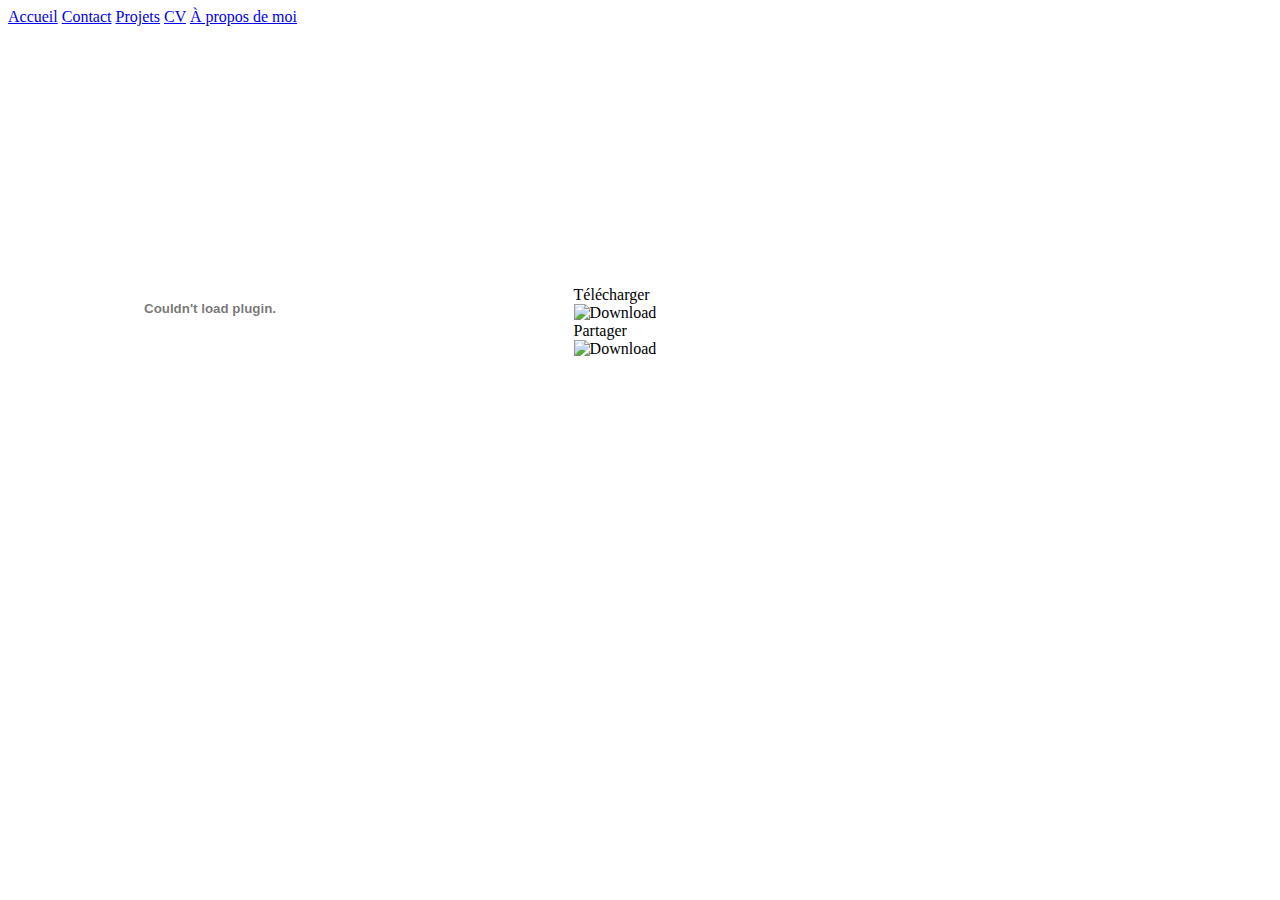
==== cv.html @ 28f3981d "Add files via upload" ====
<!DOCTYPE html>
<html lang="fr">

<head>
	<title>Portfolio POT Martin</title>
	<meta charset="utf-8">
	<link rel="stylesheet" href="../css/cv.css">
    <script src="https://ajax.googleapis.com/ajax/libs/jquery/3.3.1/jquery.min.js"></script>
	<script src="../js/index.js"></script>
</head>

<body>
    <div class="parallax">
        <div class="blurred">
            <div class="topnav" id="myTopnav">
              <a href="index.html" class="aHome">Accueil</a>
              <a href="#contact" class="aOthers">Contact</a>
              <a href="#projects" class="aOthers">Projets</a>
              <a href="#cv" class="active">CV</a>
              <a href="#about" class="aAbout">À propos de moi</a>
            </div>

            



            <div class="cv">
                <div style="width:808px; display: inline-flex; height: 565px;">
                    <embed src="../img/cv_POTMartin.pdf#toolbar=0" width=404 height=100% type='application/pdf'/>
                    <div class="wrapper" style="padding-top: 260px; width: 30%; padding-left: 20%;">
                        <div class="icon download">
                            <div class="tooltip">Télécharger</div>
                                <span><img src="../img/dl.png" alt="Download" class="imgDownload"></i></span>
                        </div>

                        <div class="icon share">
                            <div class="tooltip">Partager</div>
                                <span><img src="../img/share.png" alt="Download" class="imgShare"></i></span>
                        </div>
                    </div>
                </div>
            </div>
        </div>
    </div>
</body>
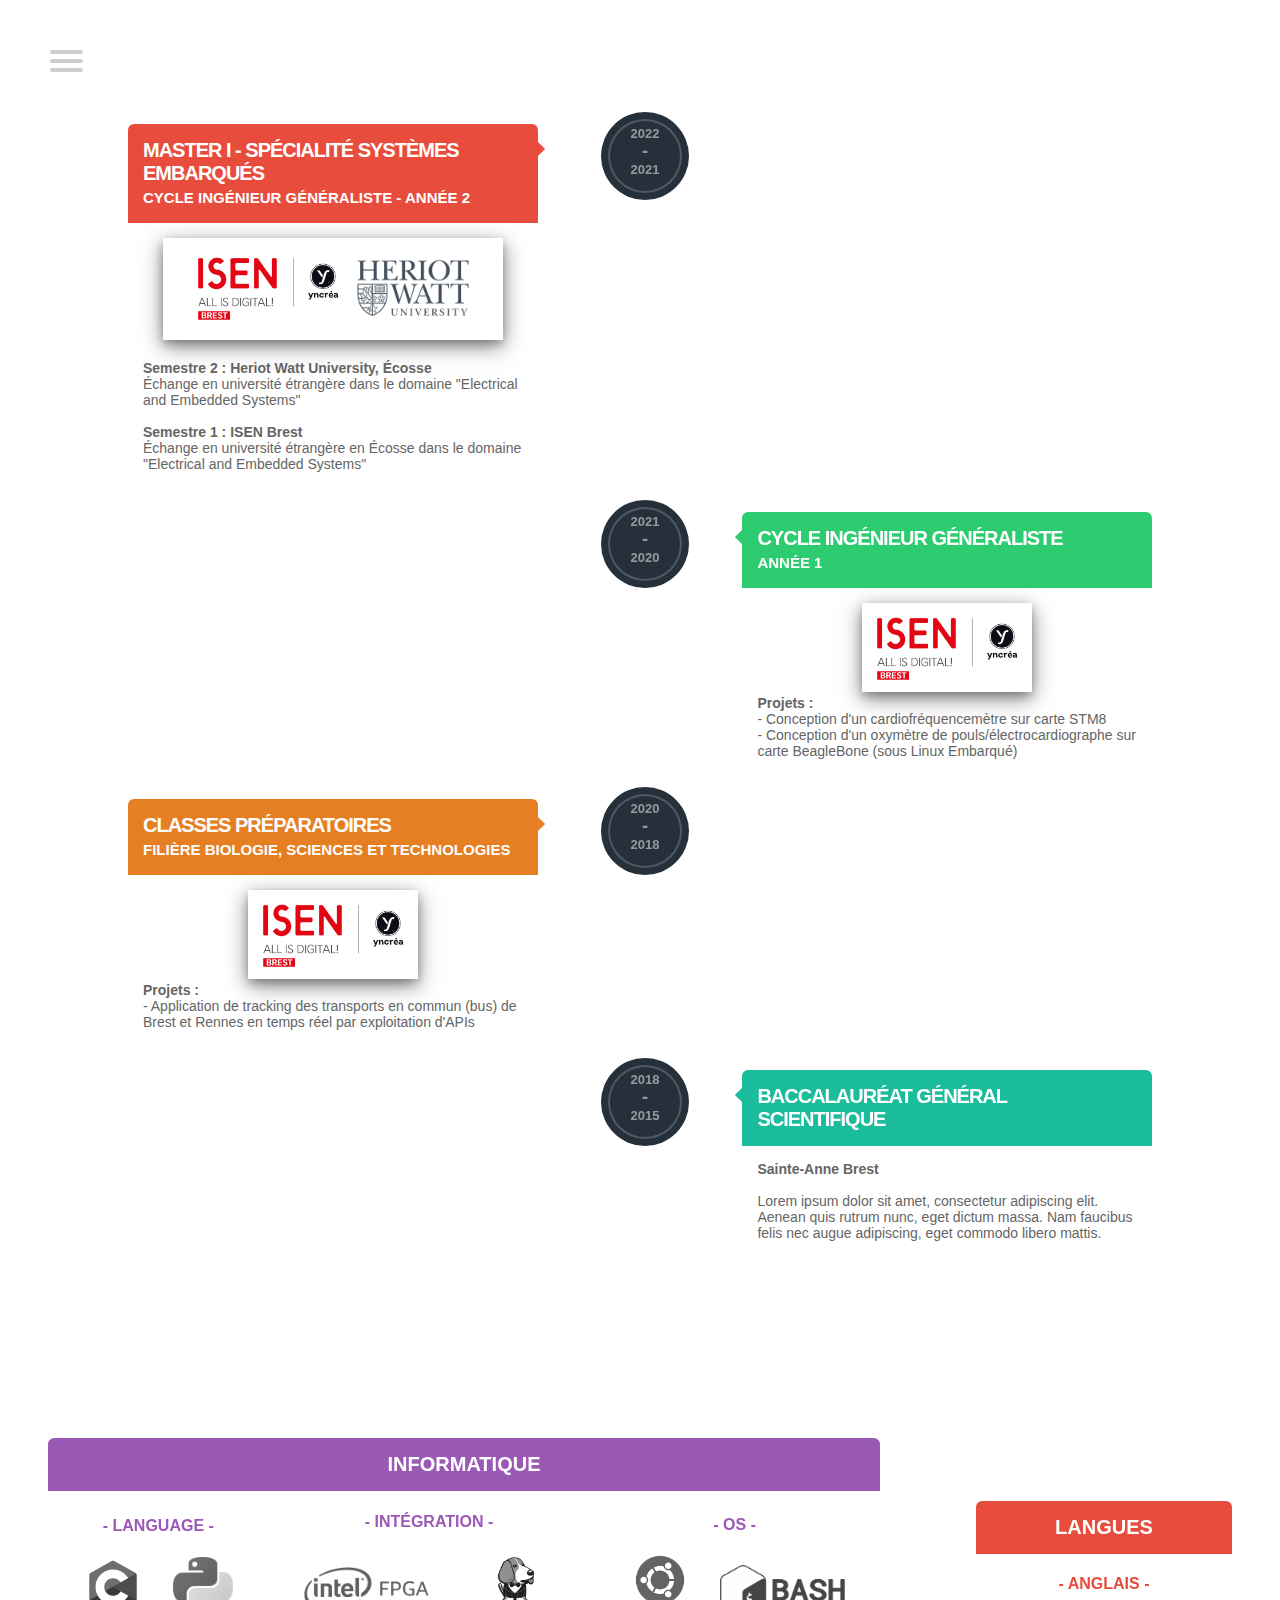
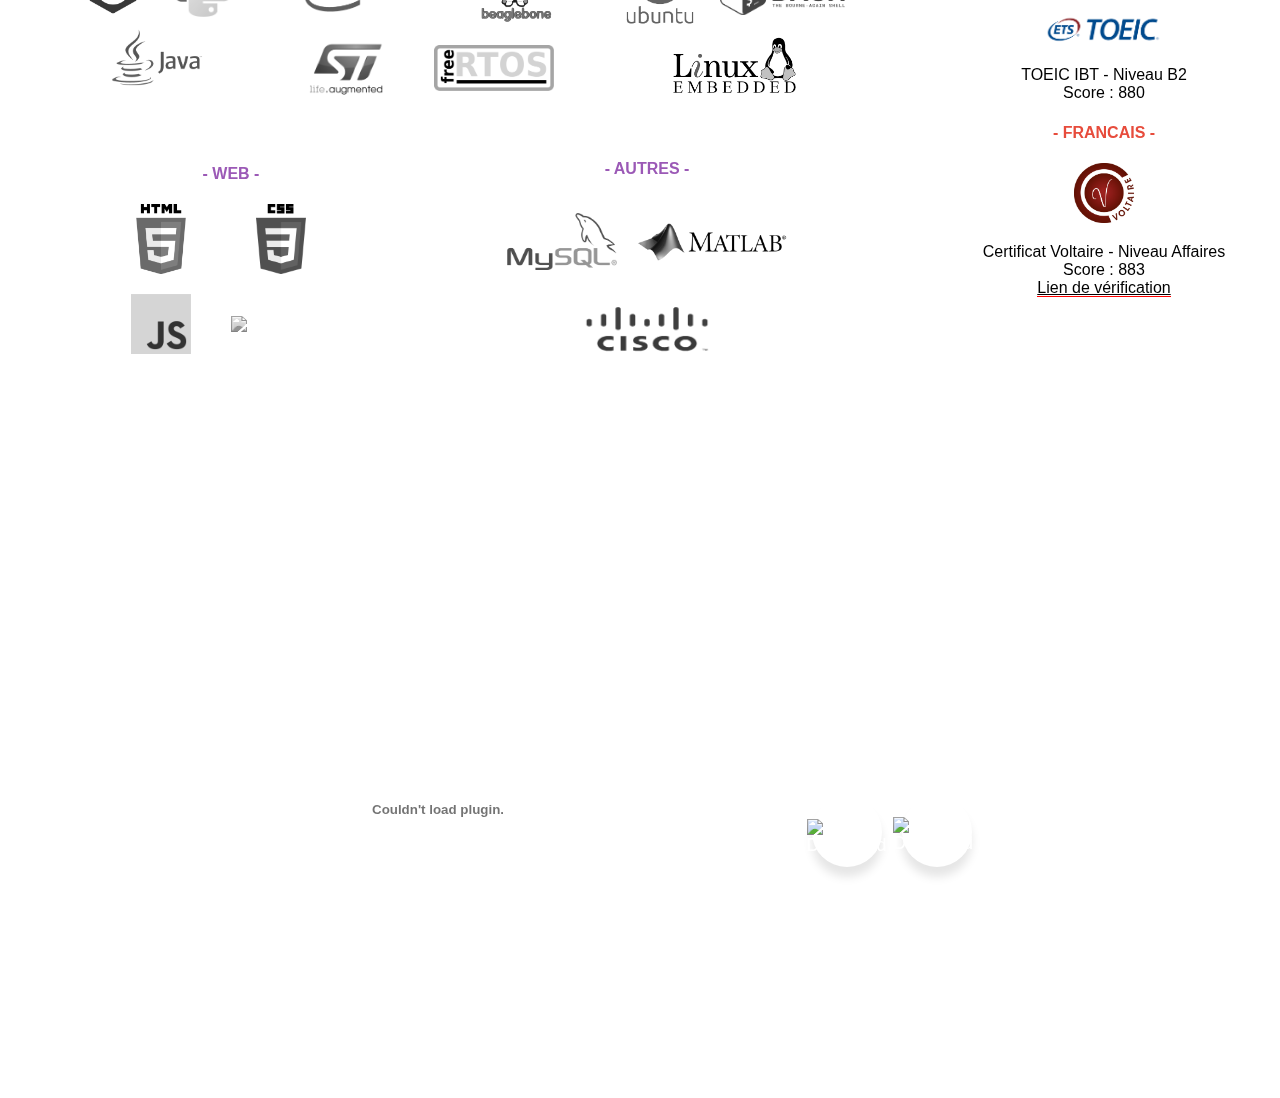
==== commit 9510770e: "v3" ====
--- a/cv.html
+++ b/cv.html
@@ -4,42 +4,231 @@
 <head>
 	<title>Portfolio POT Martin</title>
 	<meta charset="utf-8">
-	<link rel="stylesheet" href="../css/cv.css">
+    <meta name="viewport" content="width=device-width"/>
+	<link rel="stylesheet" href="css/cv.css">
+    <link rel="stylesheet" href="css/nav.css">
+    <link rel="stylesheet" href="css/cv-timeline.css">
+    <link rel="stylesheet" href="css/cv-compétences.css">
     <script src="https://ajax.googleapis.com/ajax/libs/jquery/3.3.1/jquery.min.js"></script>
-	<script src="../js/index.js"></script>
+	<script src="js/index.js"></script>
 </head>
 
 <body>
     <div class="parallax">
         <div class="blurred">
-            <div class="topnav" id="myTopnav">
-              <a href="index.html" class="aHome">Accueil</a>
-              <a href="#contact" class="aOthers">Contact</a>
-              <a href="#projects" class="aOthers">Projets</a>
-              <a href="#cv" class="active">CV</a>
-              <a href="#about" class="aAbout">À propos de moi</a>
-            </div>
-
-            
-
-
+            <nav role="navigation">
+              <div id="menuToggle">
+                <!--
+                A fake / hidden checkbox is used as click reciever,
+                so you can use the :checked selector on it.
+                -->
+                <input type="checkbox" />
+                
+                <span></span>
+                <span></span>
+                <span></span>
+
+                <ul id="menu">
+                  <a href="index.html"><li>Accueil</li></a>
+                  <a href="#about"><li>À propos de moi</li></a>
+                  <a href="cv.html"><li>CV</li></a>
+                  <a href="project.html"><li>Projets</li></a>
+                  <a href="#contact"><li>Contact</li></a>
+                  <a href="#"><li><button>FR / EN</button></li></a>
+                </ul>
+              </div>
+            </nav>
+
+            <div> <!-- Debut timeline -->
+                <span class="section-title-timeline"><h2>FORMATION</h2></span>
+                <section id="timeline">
+                  <article>
+                    <div class="inner">
+                      <span class="date">
+                        <span class="day">2022</span>
+                        <span class="month">-</span>
+                        <span class="year">2021</span>
+                      </span>
+                      <h2>Master I - Spécialité Systèmes Embarqués<br><span class="sous-titre-timeline">CYCLE INGÉNIEUR GÉNÉRALISTE - ANNÉE 2</span></h2>
+                      <p>
+                        <span class="images-master-timeline">
+                            <a href="https://isen-brest.fr/"><img src="img/isen.jpg" class="isen-img-master"></a>
+                            <a href="https://www.hw.ac.uk/"><img src="img/HW.png" class="hw-img-master"></a>
+                        </span>
+
+                        <b>Semestre 2 : Heriot Watt University, Écosse<br></b>
+                        Échange en université étrangère dans le domaine "Electrical and Embedded Systems"
+                        <br><br>
+                        <b>Semestre 1 : ISEN Brest<br></b>
+                        Échange en université étrangère en Écosse dans le domaine "Electrical and Embedded Systems"
+                      </p>
+                    </div>
+                  </article>
+                  <article>
+                    <div class="inner">
+                      <span class="date">
+                        <span class="day">2021</span>
+                        <span class="month">-</span>
+                        <span class="year">2020</span>
+                      </span>
+                      <h2>CYCLE INGÉNIEUR GÉNÉRALISTE<br><span class="sous-titre-timeline">ANNÉE 1</span></h2>   
+                      <p>
+
+                        <span class="solo-image-timeline">
+                            <a href="https://isen-brest.fr/" ><img src="img/isen.jpg" class="solo-isen"></a>
+                        </span>
+
+                        <b>Projets :<br></b>
+                        - Conception d'un cardiofréquencemètre sur carte STM8<br>
+                        - Conception d'un oxymètre de pouls/électrocardiographe sur carte BeagleBone (sous Linux Embarqué)
+                      </p>
+                    </div>
+                  </article>
+                  <article>
+                    <div class="inner">
+                      <span class="date">
+                        <span class="day">2020</span>
+                        <span class="month">-</span>
+                        <span class="year">2018</span>
+                      </span>
+                      <h2>CLASSES PRÉPARATOIRES<br><span class="sous-titre-timeline">Filière Biologie, Sciences et Technologies</span></h2>  
+                      <p>
+                        <span class="solo-image-timeline">
+                            <a href="https://isen-brest.fr/"><img src="img/isen.jpg" class="solo-isen"></a>
+                        </span>
+                        <b>Projets :<br></b>
+                        - Application de tracking des transports en commun (bus) de Brest et Rennes en temps réel par exploitation d'APIs<br>
+                        </p>
+                    </div>
+                  </article>
+                  <article>
+                    <div class="inner">
+                      <span class="date">
+                        <span class="day">2018</span>
+                        <span class="month">-</span>
+                        <span class="year">2015</span>
+                      </span>
+                      <h2>Baccalauréat Général Scientifique</h2>
+                      <p>
+                      <b>Sainte-Anne Brest<br><br></b>
+                    Lorem ipsum dolor sit amet, consectetur adipiscing elit. Aenean quis rutrum nunc, eget dictum massa. Nam faucibus felis nec augue adipiscing, eget commodo libero mattis.</p>
+                    </div>
+                  </article>
+                </section>
+            </div> <!-- Fin Timeline -->
+
+            <div> <!-- Début Compétences -->
+                <span class="section-title-timeline"><h2 style="margin: 100px auto 30px auto; width: 15%; border-top: 2px solid white; border-bottom: 2px solid white; padding: 10px 0 10px 0">COMPÉTENCES</h2></span>
+
+                <div style="display: flex; width: 100%"><!-- Début div Compétences-->
+
+                    <div class="it" style="width:65%; background: #fff; border-radius: 6px; margin:auto; padding-bottom: 40px;"><!-- Début IT -->
+
+                      <div class="title" style="width:100%; justify-content: flex-start; border-radius: 6px 6px 0 0; background: #9b59b6; text-align: center; color: white; font-size: 20px; text-transform: uppercase; padding: 15px 0; font-weight: bold;">INFORMATIQUE</div>
+
+                      <div style="width: 100%; display: flex; border-radius: 0 0 6px 6px;"><!-- Début Div Haut -->
+
+                        <div class="langage" style="width: 150px; margin: auto; display: flex; flex-direction: column;"><!-- Début L -->
+                            <div style="width: 100%; text-align: center;"><h4 style="color: #9b59b6;">- LANGUAGE -</h4></div>
+                            <div style="width: 100%; display: flex; justify-content: space-between;">
+                                <img src="img/coding/c.png" style="width:60px; height: 60px"><img src="img/coding/python.png" style="width:60px; height: 60px;">
+                            </div>
+                            <div style="width: 100%; display: flex; padding-top: 10px;">
+                                <img src="img/coding/java.png" style="width:110px; margin: auto;">
+                            </div>
+                        </div><!-- Fin L -->
+
+                        <div class="integrated" style="width: 250px; margin: auto;  display: flex; flex-direction: column;"><!-- Début Inté -->
+                          <div style="width: 100%; text-align: center;"><h4 style="color: #9b59b6;">- INTÉGRATION -</h4></div>
+                          <div style="width: 100%; display: flex; justify-content: space-between;">
+                            <img src="img/coding/fpga.png" style="height: 45px; margin: auto 0"><img src="img/coding/beaglebone.png" style="width: 75px; margin: auto 0">
+                          </div>
+                          <div style="width: 100%; display: flex; padding-top: 10px; justify-content: space-between;">
+                            <img src="img/coding/STMicroelectronics.png" style="width: 85px; margin: auto 0;"><img src="img/coding/freertos.png" style="width:120px; margin: auto 0;">
+                          </div>
+                        </div><!-- Fin Inté -->
+
+                        <div class="os" style="width: 220px ; margin: auto;  display: flex; flex-direction: column;">
+                          <div style="width: 100%; text-align: center;"><h4 style="color: #9b59b6;">- OS -</h4></div>
+                          <div style="width: 100%; display: flex; justify-content: space-between;">
+                            <img src="img/coding/ubuntu.png" style="width:70px;"><img src="img/coding/bash.png" style="width:125px; height: 50px;margin: auto 0">
+                          </div>
+                          <div style="width: 100%; display: flex; padding-top: 10px;">
+                            <img src="img/coding/linux_embedde.png" style="width:130px; margin: auto;">
+                          </div><!-- Début OS -->
+                        </div> <!-- Fin OS -->
+                      </div><!-- Fin div haut -->
+
+
+                      <div style="width: 100%; display: flex; border-radius: 0 0 6px 6px; padding-top: 40px;"> <!-- Début div bas -->
+
+                      <div class="langage" style="width: 200px; margin: auto; display: flex; flex-direction: column;">
+                        <div style="width: 100%; text-align: center;"><h4 style="color: #9b59b6;">- WEB -</h4></div>
+
+                        <div style="width: 100%; display: flex; justify-content: space-between;">
+                          <img src="img/coding/html.png" style="height: 70px; margin: auto 5px"><img src="img/coding/css.png" style="height:70px; margin: auto 25px;">
+                        </div>
+
+                        <div style="width: 100%; display: flex; padding-top: 20px; justify-content: space-between;">
+                          <img src="img/coding/javascript.png" style="width:60px; margin: auto 0;"><img src="img/coding/php.png" style="width:100px; margin: auto 0;">
+                        </div>
+                      </div> <!-- Fin WEB -->
+
+
+                      <div class="os" style="width: 300px ; margin: auto;  display: flex; flex-direction: column;">
+                        <div style="width: 100%; text-align: center;"><h4 style="color: #9b59b6;">- AUTRES -</h4></div>
+
+                        <div style="width: 100%; display: flex; justify-content: space-between;">
+                          <img src="img/coding/mysql.png" style="width:110px; margin: auto"><img src="img/coding/MATLAB.png" style="width:150px; margin: auto;">
+                        </div>
+
+                        <div style="width: 100%; display: flex;">
+                          <img src="img/coding/cisco.png" style="width:130px; margin: auto;">
+                        </div>
+                      </div> <!-- Fin Autres -->
+                      </div> <!-- Fin div bas -->
+                    </div> <!-- Fin IT -->
+
+                    <div class="langues" style="width:20%; background: #fff; border-radius: 6px; margin:auto; padding-bottom: 40px; text-align: center;">
+
+                    <div class="title" style="width:100%; justify-content: flex-start; border-radius: 6px 6px 0 0; background: #e74c3c; text-align: center; color: white; font-size: 20px; text-transform: uppercase; padding: 15px 0; font-weight: bold;">LANGUES</div>
+
+                    <div style="width: 100%; text-align: center;">
+                        <h4 style="color: #e74c3c;">- ANGLAIS -</h4>
+                        <div style="width: 100%; display: flex; justify-content: space-between; flex-direction: column;">
+                            <img src="img/lang/TOEIC.png" style="width: 120px; margin: auto;">
+                            <span style="padding-top: 20px">TOEIC IBT - Niveau B2<br>Score : 880 <br>
+                        </div>
+                    </div><!-- Fin EN -->
+
+                    <div style="width: 100%; text-align: center;">
+                        <h4 style="color: #e74c3c;">- FRANCAIS -</h4>
+                        <div style="width: 100%; display: flex; justify-content: space-between; flex-direction: column;">
+                          <img src="img/lang/Voltaire.png" style="width:60px; height: 60px; margin: auto;">
+                           <span style="padding-top: 20px">Certificat Voltaire - Niveau Affaires<br>Score : 883<br><a href="https://mon.certificat-voltaire.fr/verification-certificat?code=E9LLCC" style="color: black; border-bottom: 1px solid red; padding-bottom: 0px; text-transform: none;">Lien de vérification</a></span>
+                        </div>
+                    </div> <!-- Fin FR -->
+                    </div> <!-- Fin Langues -->
+                </div> <!-- Fin Div Compétences -->
+            </div> <!-- Fin Compétences -->
 
             <div class="cv">
                 <div style="width:808px; display: inline-flex; height: 565px;">
-                    <embed src="../img/cv_POTMartin.pdf#toolbar=0" width=404 height=100% type='application/pdf'/>
+                    <embed src="img/cv_POTMartin.pdf#toolbar=0" width=404 height=100% type='application/pdf'/>
                     <div class="wrapper" style="padding-top: 260px; width: 30%; padding-left: 20%;">
                         <div class="icon download">
                             <div class="tooltip">Télécharger</div>
-                                <span><img src="../img/dl.png" alt="Download" class="imgDownload"></i></span>
+                                <span><img src="img/dl.png" alt="Download" class="imgDownload"></i></span>
                         </div>
 
                         <div class="icon share">
                             <div class="tooltip">Partager</div>
-                                <span><img src="../img/share.png" alt="Download" class="imgShare"></i></span>
+                                <span><img src="img/share.png" alt="Download" class="imgShare"></i></span>
                         </div>
                     </div>
                 </div>
-            </div>
-        </div>
-    </div>
+            </div> <!-- Fin class cv -->
+
+        </div> <!-- Blurred -->
+    </div> <!-- Parllax -->
 </body>
--- a/css/cv.css
+++ b/css/cv.css
@@ -0,0 +1,181 @@
+html, body{
+	margin: 0;
+	padding: 0;
+	font-family: 'Lato', sans-serif;
+}
+
+
+@import url("https://fonts.googleapis.com/css2?family=Poppins&display=swap");
+
+
+
+
+.parallax {
+  /* The image used */
+  /*background-image: url("https://source.unsplash.com/1920x1080/?nature");*/
+  background-image: url("../img/background2.jpg");
+
+  /* Set a specific height */
+  min-height: 2000px;
+
+  /* Create the parallax scrolling effect */
+  background-attachment: fixed;
+  background-position: center;
+  background-repeat: no-repeat;
+  background-size: cover;
+}
+
+.blurred{
+	height: 100%;  
+	width: 100%;
+	backdrop-filter: blur(10px);
+}
+
+.cv{
+	padding-top: 10%;
+  padding-left: 10%;
+  padding-right: 10%;
+	color: white;
+	font-size: 22px;
+  text-align: center;
+}
+
+/*@-webkit-keyframes arrowInOut {
+	0%,100% {opacity: 0;}
+	30%, 80% {opacity: 1;}
+}
+@keyframes arrowInOut {
+	 0%,100% {opacity: 0;}
+	 30%, 80% {opacity: 1;}
+ }*/
+
+
+.wrapper {
+  display: inline-flex;
+  font-family: "Poppins", sans-serif;
+}
+
+.wrapper .icon {
+  position: relative;
+  background-color: #ffffff;
+  border-radius: 50%;
+  padding: 15px;
+  margin: 10px;
+  width: 40px;
+  height: 40px;
+  font-size: 18px;
+  display: flex;
+  justify-content: center;
+  align-items: center;
+  flex-direction: column;
+  box-shadow: 0 10px 10px rgba(0, 0, 0, 0.1);
+  cursor: pointer;
+  transition: all 0.2s cubic-bezier(0.68, -0.55, 0.265, 1.55);
+}
+
+.wrapper .tooltip {
+  position: absolute;
+  top: 0;
+  font-size: 14px;
+  background-color: #ffffff;
+  color: #ffffff;
+  padding: 8px 20px;
+  border-radius: 5px;
+  box-shadow: 0 10px 10px rgba(0, 0, 0, 0.1);
+  opacity: 0;
+  pointer-events: none;
+  transition: all 0.3s cubic-bezier(0.68, -0.55, 0.265, 1.55);
+}
+
+.wrapper .tooltip::before {
+  position: absolute;
+  content: "";
+  height: 8px;
+  width: 8px;
+  background-color: #ffffff;
+  bottom: -3px;
+  left: 50%;
+  transform: translate(-50%) rotate(45deg);
+  transition: all 0.3s cubic-bezier(0.68, -0.55, 0.265, 1.55);
+}
+
+.wrapper .icon:hover .tooltip {
+  top: -45px;
+  opacity: 1;
+  visibility: visible;
+  pointer-events: auto;
+}
+
+.wrapper .icon:hover span,
+.wrapper .icon:hover .tooltip {
+  text-shadow: 0px -1px 0px rgba(0, 0, 0, 0.1);
+}
+
+.wrapper .download:hover,
+.wrapper .download:hover .tooltip,
+.wrapper .download:hover .tooltip::before {
+  background-color: #de463b;
+  color: #ffffff;
+}
+
+.wrapper .share:hover,
+.wrapper .share:hover .tooltip,
+.wrapper .share:hover .tooltip::before {
+  background-color: CornflowerBlue;
+  color: #ffffff;
+}
+
+.imgDownload{
+  padding-top:  10px;
+  height: 75px;
+  width: 75px;
+}
+
+.imgShare{
+  padding-top: 6px;
+  padding-right: 7px;
+  height: 50px;
+  width: 50px;
+}
+
+.imgDownload:hover,
+.imgShare:hover{
+  filter: invert(100%);
+}
+
+
+
+
+.it{
+  width:80%; 
+  background: #fff;
+  border-radius: 6px; 
+  margin:auto;
+}
+
+.it img{
+  filter:  grayscale(100%);
+
+  transition:  transform 0.5s ease;
+  -webkit-transition:  transform 0.5s ease;
+  -moz-transition:  transform 0.5s ease;
+  -ms-transition:  transform 0.5s ease;
+}
+
+.it img:hover{
+  filter:  grayscale(0%);
+  transform:  scale(1.10);
+  -moz-transform:  scale(1.10);
+  -ms-transform:  scale(1.10);
+  -webkit-transform:  scale(1.10);
+}
+
+
+
+
+
+
+
+
+
+
--- a/css/nav.css
+++ b/css/nav.css
@@ -0,0 +1,154 @@
+nav {
+  position: -webkit-sticky;
+  position: sticky;
+  top: 0;
+  text-transform: uppercase;
+  z-index: 1;
+}
+
+#menuToggle
+{
+  display: block;
+  position: relative;
+
+  padding-left: 50px;
+  top: 50px;
+  z-index: 1;
+  
+  -webkit-user-select: none;
+  user-select: none;
+}
+
+#menuToggle a
+{
+  text-decoration: none;
+  color: #232323;
+  
+  transition: color 0.3s ease;
+}
+
+#menuToggle a:hover
+{
+  text-decoration: underline;
+}
+
+
+#menuToggle input
+{
+  display: block;
+  width: 40px;
+  height: 32px;
+  position: absolute;
+  top: -7px;
+  left: -5px;
+  
+  cursor: pointer;
+  margin-left:50px;
+  
+  opacity: 0; /* hide this */
+  z-index: 2; /* and place it over the hamburger */
+  
+  -webkit-touch-callout: none;
+}
+
+/*
+ * Just a quick hamburger
+ */
+#menuToggle span
+{
+  display: block;
+  width: 33px;
+  height: 4px;
+  margin-bottom: 5px;
+  position: relative;
+  
+  background: #cdcdcd;
+  border-radius: 3px;
+  
+  z-index: 1;
+  
+  transform-origin: 4px 0px;
+  
+  transition: transform 0.5s cubic-bezier(0.77,0.2,0.05,1.0),
+              background 0.5s cubic-bezier(0.77,0.2,0.05,1.0),
+              opacity 0.55s ease;
+}
+
+#menuToggle span:first-child
+{
+  transform-origin: 0% 0%;
+}
+
+#menuToggle span:nth-last-child(2)
+{
+  transform-origin: 0% 100%;
+}
+
+/* 
+ * Transform all the slices of hamburger
+ * into a crossmark.
+ */
+#menuToggle input:checked ~ span
+{
+  opacity: 1;
+  transform: rotate(45deg) translate(-2px, -1px);
+  background: #232323;
+}
+
+/*
+ * But let's hide the middle one.
+ */
+#menuToggle input:checked ~ span:nth-last-child(3)
+{
+  opacity: 0;
+  transform: rotate(0deg) scale(0.2, 0.2);
+}
+
+/*
+ * Ohyeah and the last one should go the other direction
+ */
+#menuToggle input:checked ~ span:nth-last-child(2)
+{
+  transform: rotate(-45deg) translate(0, -1px);
+}
+
+/*
+ * Make this absolute positioned
+ * at the top left of the screen
+ */
+#menu
+{
+  position: absolute;
+  width: 250px;
+  margin: -100px 0 0 -50px;
+  padding: 50px;
+  padding-top: 125px;
+  
+  background: #ededed;
+  list-style-type: none;
+  -webkit-font-smoothing: antialiased;
+  /* to stop flickering of text in safari */
+  
+  transform-origin: 0% 0%;
+  transform: translate(-100%, 0);
+  
+  transition: transform 0.5s cubic-bezier(0.77,0.2,0.05,1.0);
+}
+
+#menu li
+{
+  padding: 20px 0;
+  font-size: 22px;
+}
+
+/*
+ * And let's slide it in from the left
+ */
+#menuToggle input:checked ~ ul
+{
+  transform: none;
+}
+
+
+
+
--- a/css/cv-timeline.css
+++ b/css/cv-timeline.css
@@ -0,0 +1,207 @@
+.section-title-timeline{
+  width: 100%;
+  text-align:  center;
+  color: white;
+}
+
+.section-title-timeline h2{
+    width: 15%; 
+    margin: auto;
+  
+
+    border-top: 2px solid white;
+    border-bottom: 2px solid white;
+    padding: 10px 0 10px 0;
+}
+
+.sous-titre-timeline{
+    font-size: 15px;
+    letter-spacing: 0px;
+}
+
+
+.images-master-timeline{
+  display: flex;
+  justify-content: space-between;
+  margin: 0 20px 20px 20px;
+  box-shadow: 0 4px 8px 0 rgba(0, 0, 0, 0.2), 0 6px 20px 0 rgba(0, 0, 0, 0.5);
+}
+
+.images-master-timeline .isen-img-master{
+  width: 150px;
+  padding: 15px 0 15px 30px;
+  margin: auto;
+}
+
+.images-master-timeline .hw-img-master{
+  width: 120px; 
+  padding: 20px 30px 15px 0;
+  margin: auto;
+}
+
+
+.solo-image-timeline{
+  display: flex;
+  width: 100%;
+  justify-content: center;
+}
+
+.solo-image-timeline .solo-isen{
+  width: 150px;
+  box-shadow: 0 4px 8px 0 rgba(0, 0, 0, 0.2), 0 6px 20px 0 rgba(0, 0, 0, 0.5);
+  padding: 10px;
+}
+
+
+
+/*@MEDIA*/
+
+@media screen and (max-width:  1300px){
+  .images-master{
+    flex-direction: column;
+    align-items: center;
+  }
+}
+
+@media screen and (max-width:  750px){
+  .images-master{
+    display: none;
+  }
+
+}
+
+
+
+
+
+section#timeline {
+  width: 80%;
+  margin: 40px auto;
+  position: relative;
+  z-index: -1;
+}
+section#timeline:before {
+  content: '';
+  display: block;
+  position: absolute;
+  left: 50%;
+  top: 0;
+  margin: 0 0 0 -1px;
+  width: 2px;
+  height: 100%;
+  background: rgba(255,255,255,0.2);
+}
+section#timeline article {
+  width: 100%;
+  margin: 0 0 20px 0;
+  position: relative;
+}
+section#timeline article:after {
+  content: '';
+  display: block;
+  clear: both;
+}
+section#timeline article div.inner {
+  width: 40%;
+  float: left;
+  margin: 5px 0 0 0;
+  border-radius: 6px;
+}
+section#timeline article div.inner span.date {
+  display: block;
+  width: 70px;
+  height: 60px;
+  padding: 5px 0;
+  position: absolute;
+  top: 0;
+  left: 50%;
+  margin: 0 0 0 -32px;
+  border-radius: 100%;
+  font-size: 12px;
+  font-weight: 900;
+  text-transform: uppercase;
+  background: #25303B;
+  color: rgba(255,255,255,0.5);
+  border: 2px solid rgba(255,255,255,0.2);
+  box-shadow: 0 0 0 7px #25303B;
+}
+section#timeline article div.inner span.date span {
+  display: block;
+  text-align: center;
+}
+section#timeline article div.inner span.date span.day {
+  font-size: 13px;
+}
+section#timeline article div.inner span.date span.month {
+  font-size: 18px;
+}
+section#timeline article div.inner span.date span.year {
+  font-size: 13px;
+}
+section#timeline article div.inner h2 {
+  padding: 15px;
+  margin: 0;
+  color: #fff;
+  font-size: 20px;
+  text-transform: uppercase;
+  letter-spacing: -1px;
+  border-radius: 6px 6px 0 0;
+  position: relative;
+}
+section#timeline article div.inner h2:after {
+  content: '';
+  position: absolute;
+  top: 20px;
+  right: -5px;
+    width: 10px; 
+    height: 10px;
+  -webkit-transform: rotate(-45deg);
+}
+section#timeline article div.inner p {
+  padding: 15px;
+  margin: 0;
+  font-size: 14px;
+  background: #fff;
+  color: #656565;
+  border-radius: 0 0 6px 6px;
+}
+section#timeline article:nth-child(2n+2) div.inner {
+  float: right;
+}
+section#timeline article:nth-child(2n+2) div.inner h2:after {
+  left: -5px;
+}
+section#timeline article:nth-child(1) div.inner h2 {
+  background: #e74c3c;
+}
+section#timeline article:nth-child(1) div.inner h2:after {
+  background: #e74c3c;
+}
+section#timeline article:nth-child(2) div.inner h2 {
+  background: #2ecc71;
+  /*background: #e74c3c;*/
+}
+section#timeline article:nth-child(2) div.inner h2:after {
+  background: #2ecc71;
+  /*background: #e74c3c;*/
+}
+section#timeline article:nth-child(3) div.inner h2 {
+  background: #e67e22;
+  /*background: #e74c3c;*/
+}
+section#timeline article:nth-child(3) div.inner h2:after {
+  background: #e67e22;
+  /*background: #e74c3c;*/
+}
+section#timeline article:nth-child(4) div.inner h2 {
+  background: #1abc9c;
+}
+section#timeline article:nth-child(4) div.inner h2:after {
+  background: #1abc9c;
+}
+section#timeline article:nth-child(5) div.inner h2 {
+  background: #9b59b6;
+}
+section#timeline article:nth-child(5) div.inner h2:after {
+  background: #9b59b6;
+}--- a/css/cv-compétences.css
+++ b/css/cv-compétences.css
@@ -0,0 +1,95 @@
+section#competences {
+  width: 80%;
+  margin: 20px auto;
+  position: relative;
+  z-index: -1;
+}
+
+section#competences article {
+  width: 100%;
+  margin: 0 0 20px 0;
+  position: relative;
+}
+section#competences article:after {
+  content: '';
+  display: block;
+  clear: both;
+}
+section#competences article div.inner {
+  width: 60%;
+  float: left;
+  margin: 5px 0 0 0;
+  border-radius: 6px;
+  text-align: center;
+}
+
+section#competences article div.inner h2 {
+  padding: 15px;
+  margin: 0;
+  color: #fff;
+  font-size: 20px;
+  text-transform: uppercase;
+  letter-spacing: -1px;
+  border-radius: 6px 6px 0 0;
+  position: relative;
+}
+
+section#competences article div.inner p {
+  padding: 15px;
+  margin: 0;
+  font-size: 14px;
+  background: #fff;
+  color: #656565;
+  border-radius: 0 0 6px 6px;
+}
+
+section#competences article:nth-child(2n+2) div.inner {
+  float: right;
+}
+section#competences article:nth-child(2n+2) div.inner h2:after {
+  left: -5px;
+}
+section#competences article:nth-child(1) div.inner h2 {
+  /*background: #e74c3c;*/
+  background: #9b59b6;
+}
+section#competences article:nth-child(1) div.inner h2:after {
+ /* background: #e74c3c;*/
+  background: #9b59b6;
+}
+section#competences article:nth-child(2) div.inner h2 {
+  background: #2ecc71;
+  /*background: #e74c3c;*/
+}
+section#competences article:nth-child(2) div.inner h2:after {
+  background: #2ecc71;
+  /*background: #e74c3c;*/
+}
+section#competences article:nth-child(3) div.inner h2 {
+  background: #e67e22;
+  /*background: #e74c3c;*/
+}
+section#competences article:nth-child(3) div.inner h2:after {
+  background: #e67e22;
+  /*background: #e74c3c;*/
+}
+section#competences article:nth-child(4) div.inner h2 {
+  background: #1abc9c;
+}
+section#competences article:nth-child(4) div.inner h2:after {
+  background: #1abc9c;
+}
+section#competences article:nth-child(5) div.inner h2 {
+  background: #9b59b6;
+}
+section#competences article:nth-child(5) div.inner h2:after {
+  background: #9b59b6;
+}
+
+
+
+
+
+
+
+
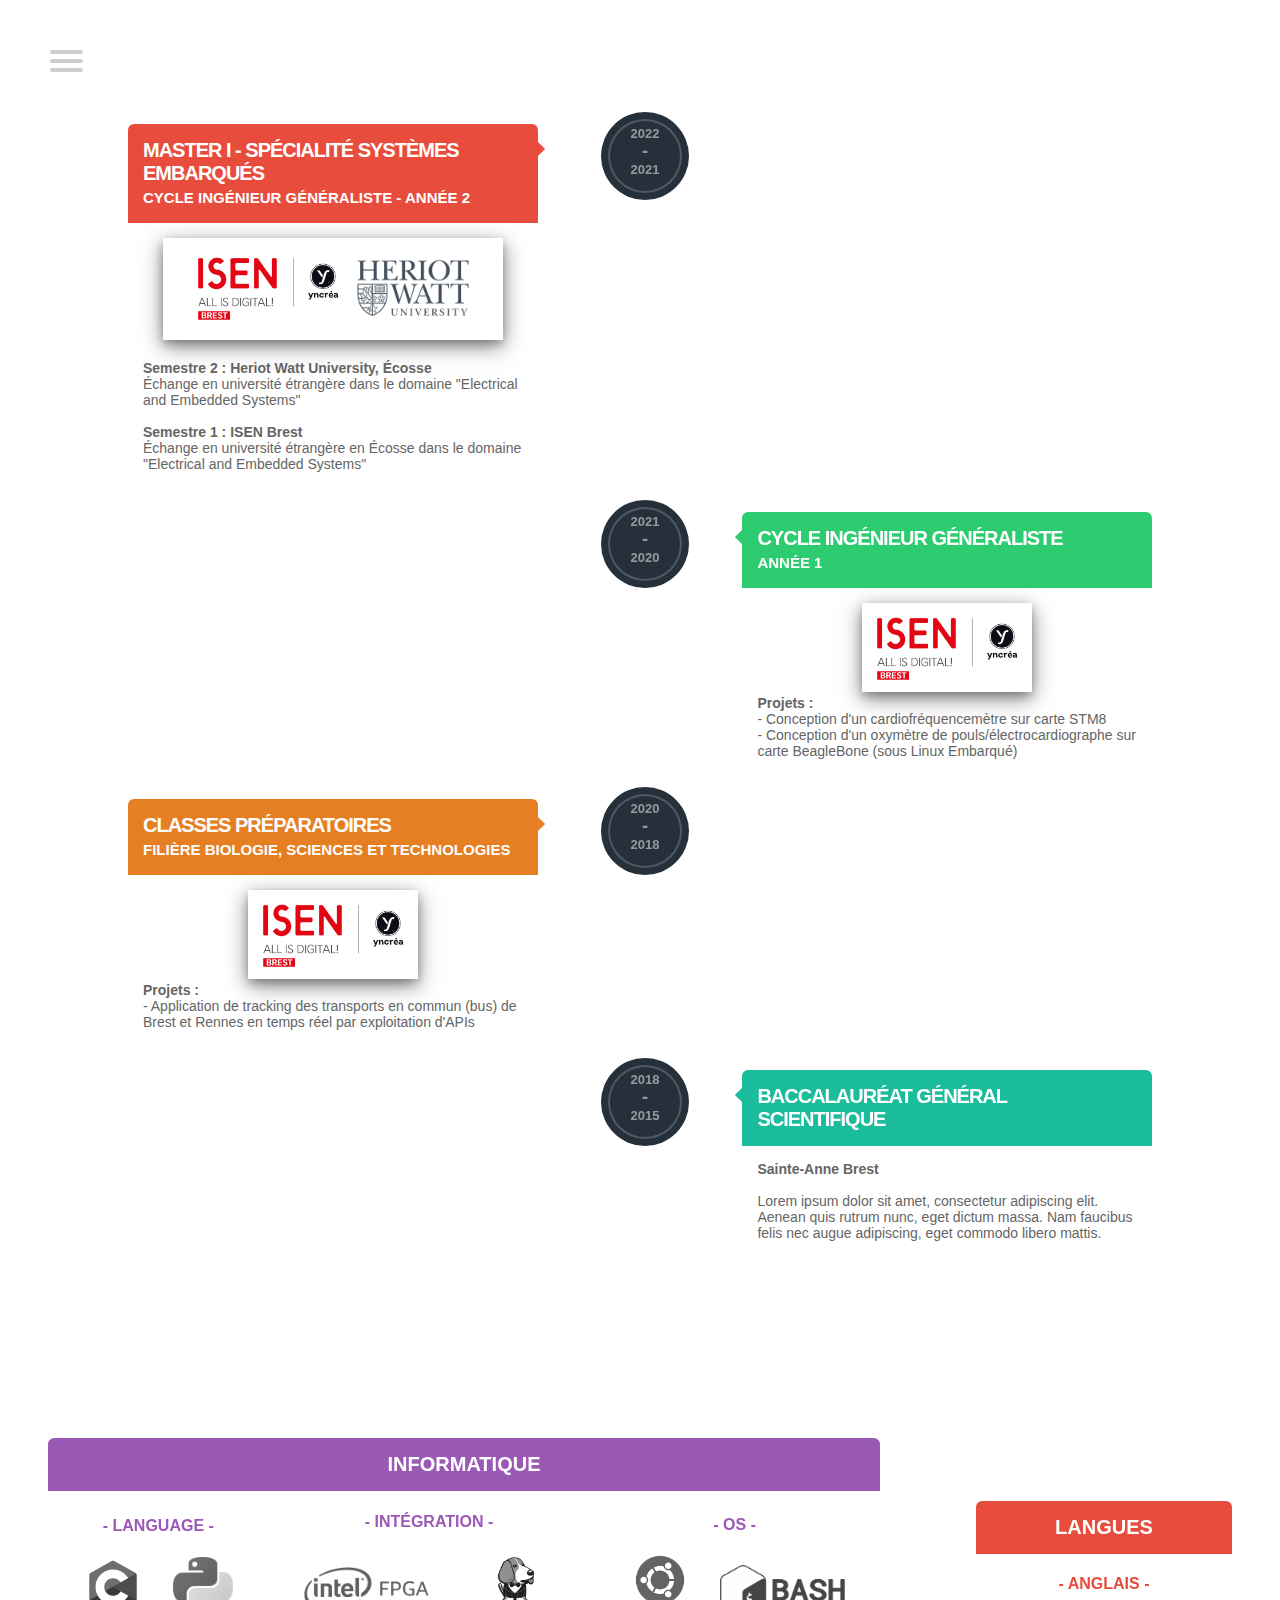
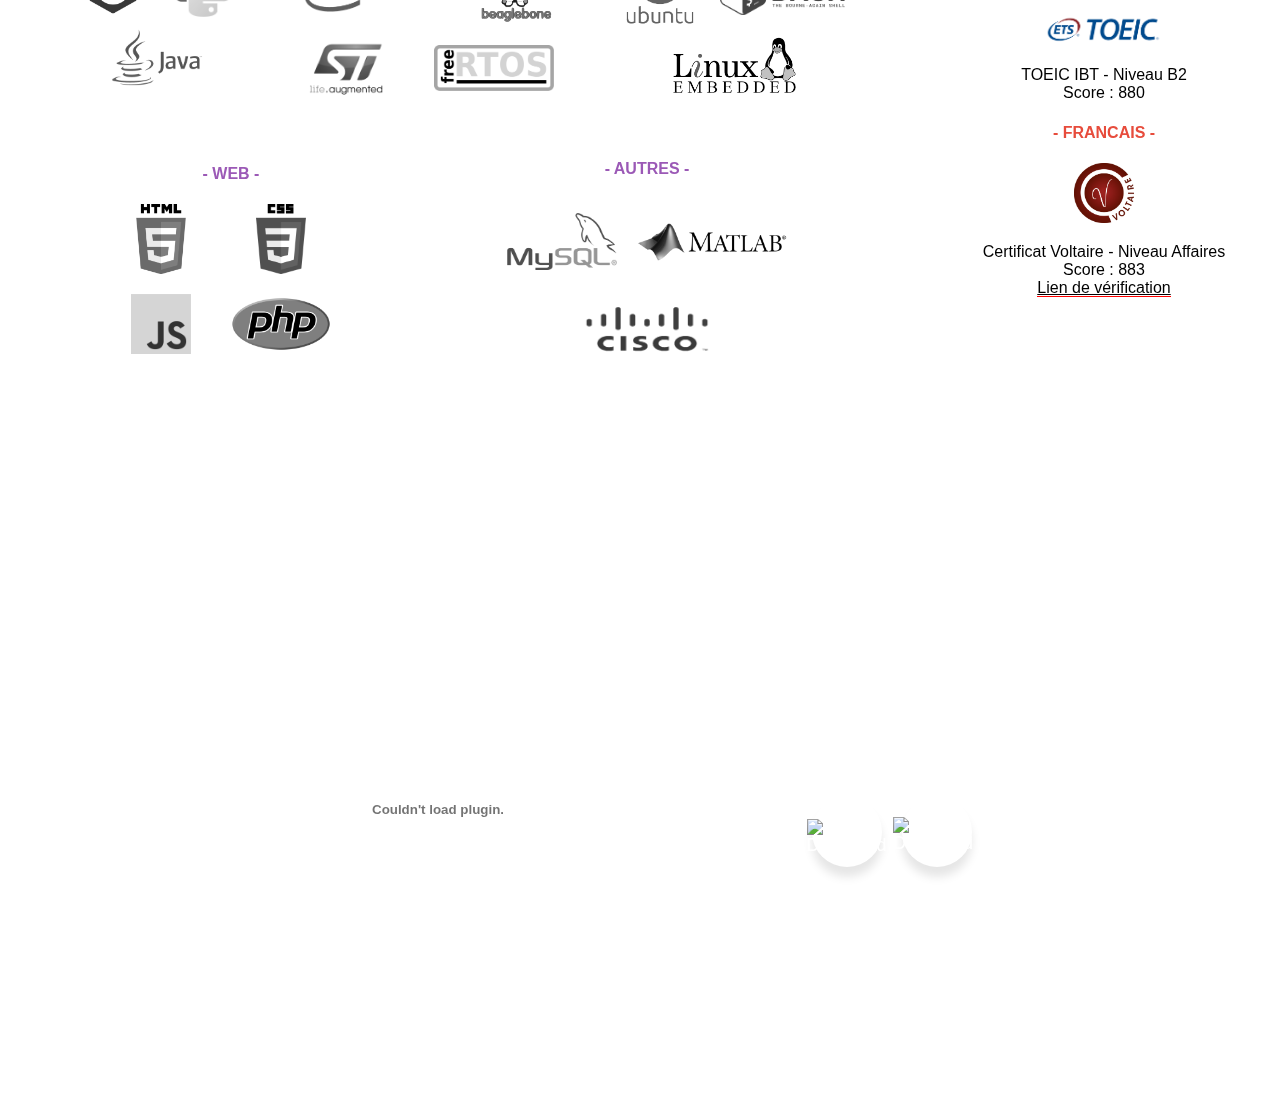
==== commit 279ea630: "Update cv.html" ====
--- a/cv.html
+++ b/cv.html
@@ -2,10 +2,10 @@
 <html lang="fr">
 
 <head>
-	<title>Portfolio POT Martin</title>
-	<meta charset="utf-8">
+	  <title>Portfolio POT Martin</title>
+	  <meta charset="utf-8">
     <meta name="viewport" content="width=device-width"/>
-	<link rel="stylesheet" href="css/cv.css">
+	  <link rel="stylesheet" href="css/cv.css">
     <link rel="stylesheet" href="css/nav.css">
     <link rel="stylesheet" href="css/cv-timeline.css">
     <link rel="stylesheet" href="css/cv-compétences.css">
@@ -30,14 +30,15 @@
 
                 <ul id="menu">
                   <a href="index.html"><li>Accueil</li></a>
-                  <a href="#about"><li>À propos de moi</li></a>
+                  <a href="index.html#about"><li>À propos de moi</li></a>
                   <a href="cv.html"><li>CV</li></a>
                   <a href="project.html"><li>Projets</li></a>
-                  <a href="#contact"><li>Contact</li></a>
+                  <a href="index.html#contact"><li>Contact</li></a>
                   <a href="#"><li><button>FR / EN</button></li></a>
                 </ul>
               </div>
             </nav>
+
 
             <div> <!-- Debut timeline -->
                 <span class="section-title-timeline"><h2>FORMATION</h2></span>
@@ -170,7 +171,7 @@
                         </div>
 
                         <div style="width: 100%; display: flex; padding-top: 20px; justify-content: space-between;">
-                          <img src="img/coding/javascript.png" style="width:60px; margin: auto 0;"><img src="img/coding/php.png" style="width:100px; margin: auto 0;">
+                          <img src="img/coding/javascript.png" style="width:60px; margin: auto 0;"><img src="img/coding/PHP.png" style="width:100px; margin: auto 0;">
                         </div>
                       </div> <!-- Fin WEB -->
 
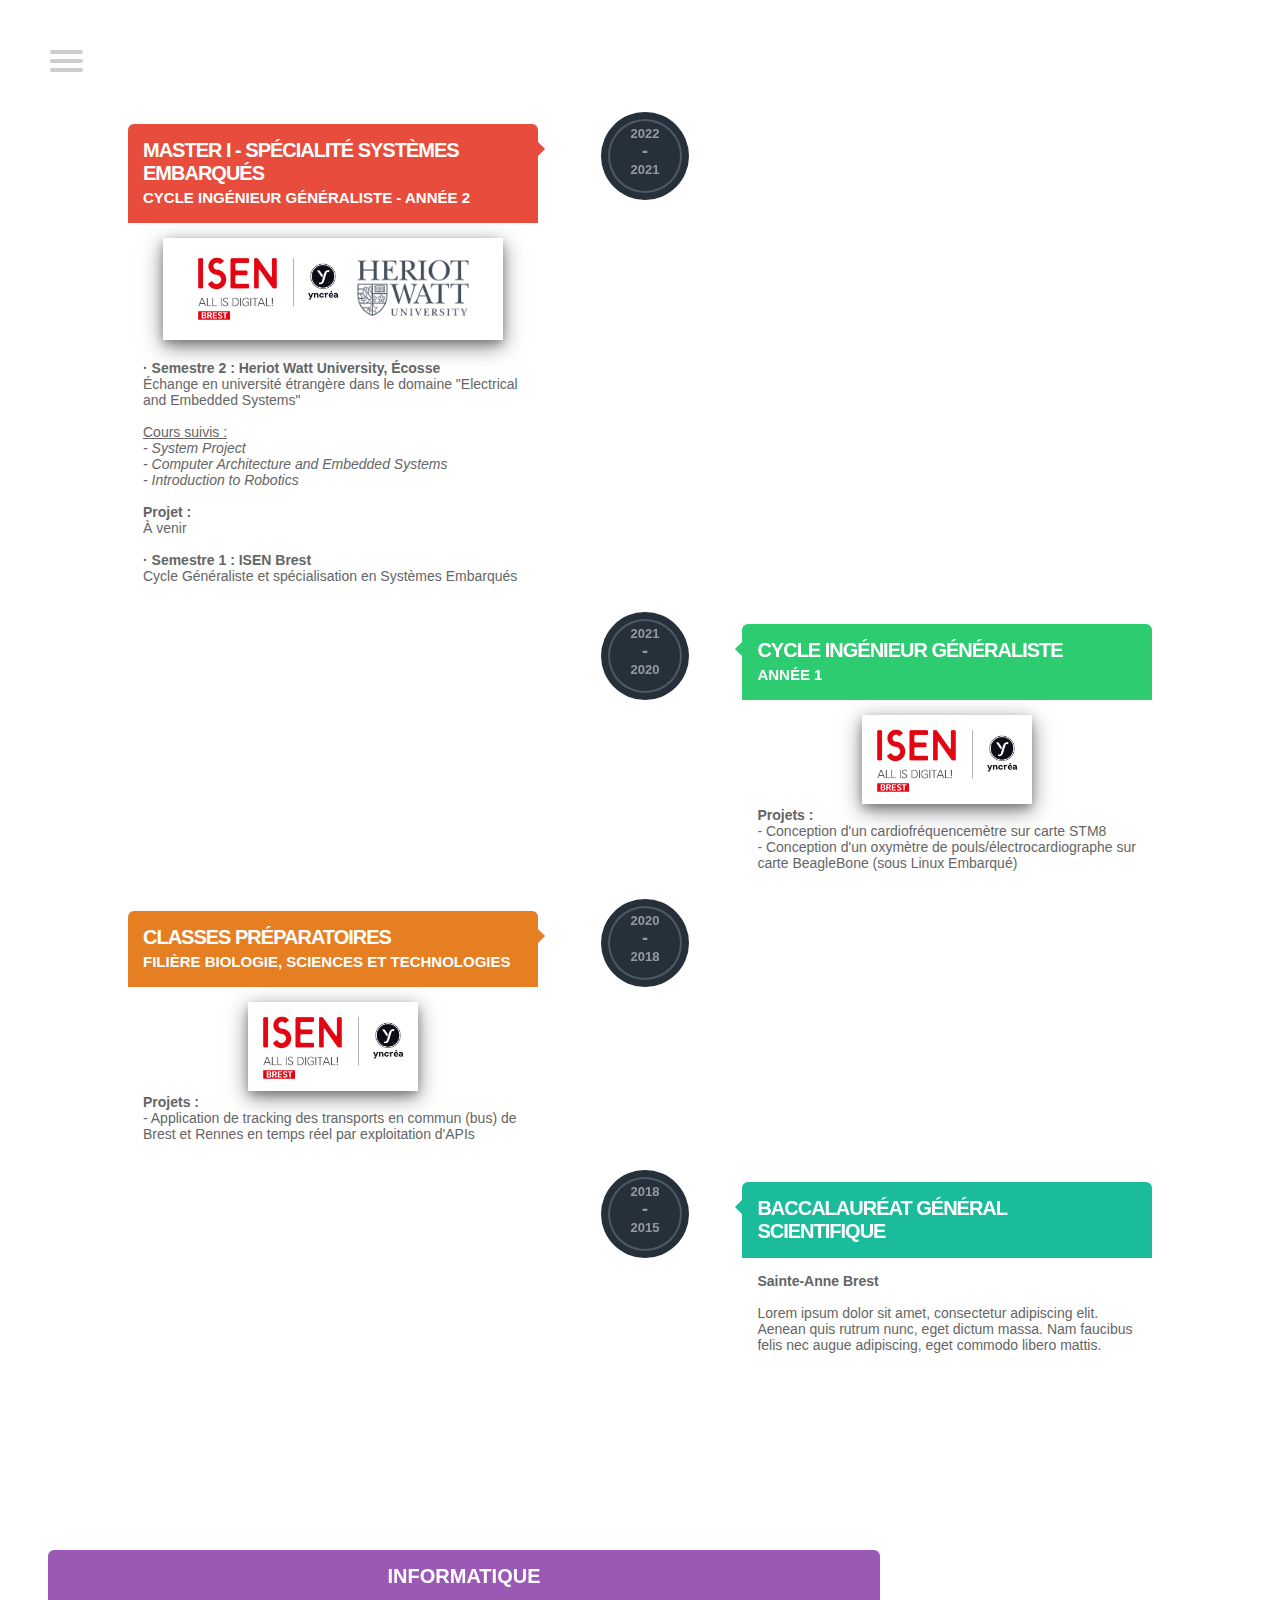
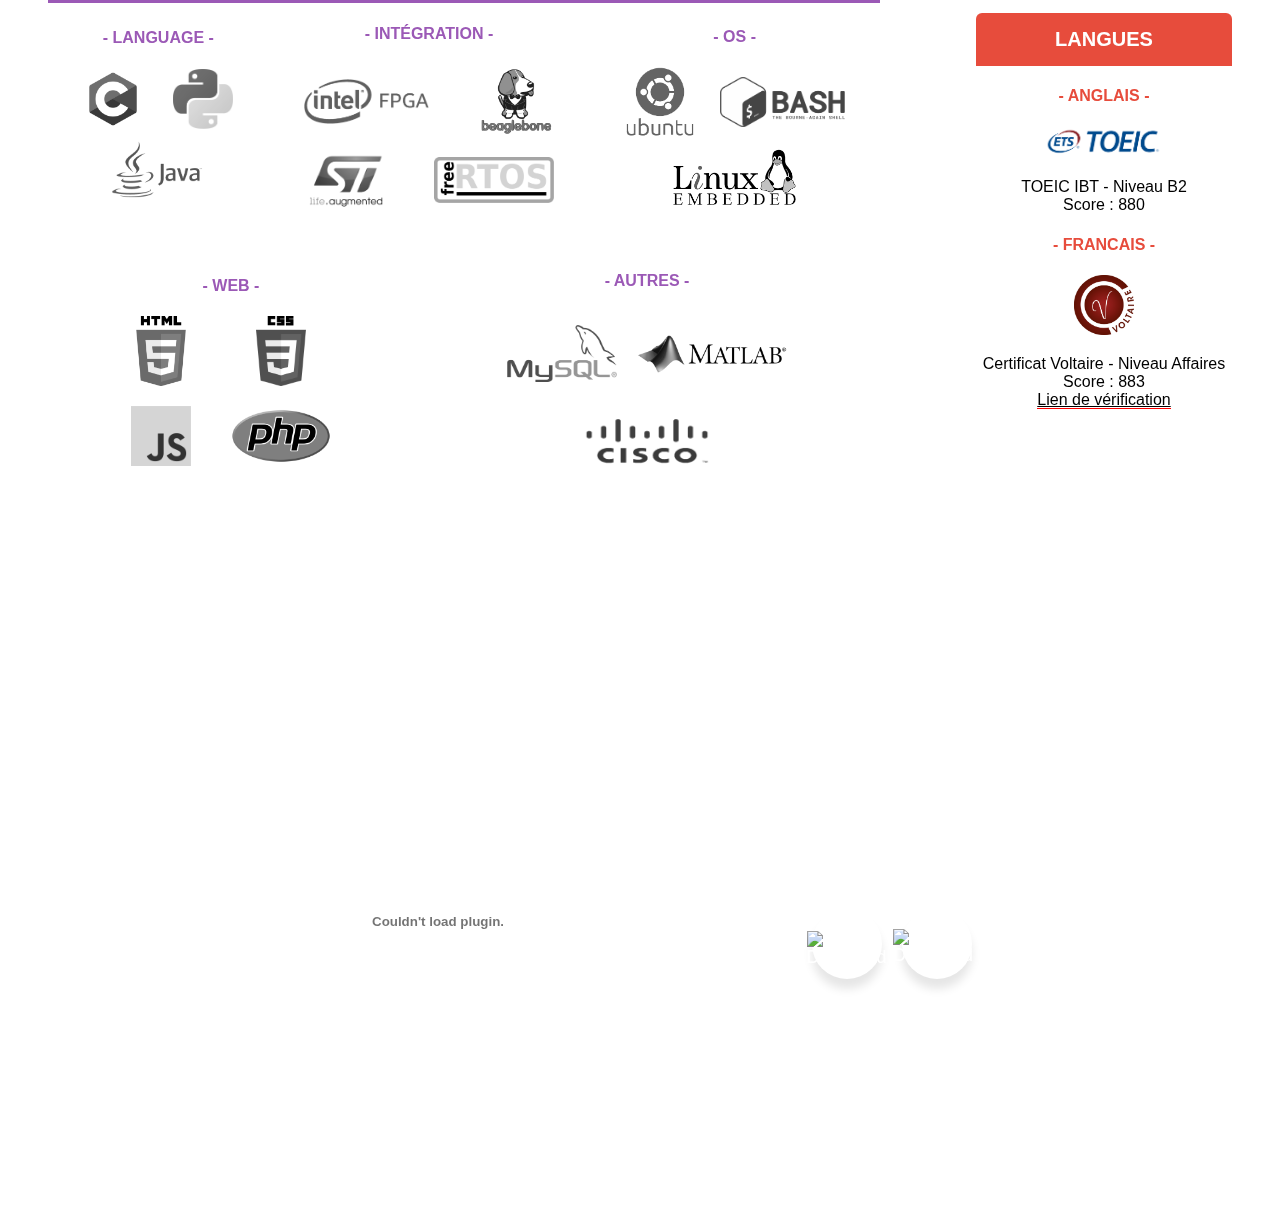
==== commit a1e39121: "v4.2" ====
--- a/cv.html
+++ b/cv.html
@@ -57,11 +57,14 @@
                             <a href="https://www.hw.ac.uk/"><img src="img/HW.png" class="hw-img-master"></a>
                         </span>
 
-                        <b>Semestre 2 : Heriot Watt University, Écosse<br></b>
+                        <b>· Semestre 2 : Heriot Watt University, Écosse<br></b>
                         Échange en université étrangère dans le domaine "Electrical and Embedded Systems"
+                        <br><br><u>Cours suivis :</u><br><i>- System Project</i><br><i>- Computer Architecture and Embedded Systems</i><br><i>- Introduction to Robotics</i>
                         <br><br>
-                        <b>Semestre 1 : ISEN Brest<br></b>
-                        Échange en université étrangère en Écosse dans le domaine "Electrical and Embedded Systems"
+                        <b>Projet :</b><br>À venir
+                        <br><br>
+                        <b>· Semestre 1 : ISEN Brest<br></b>
+                        Cycle Généraliste et spécialisation en Systèmes Embarqués
                       </p>
                     </div>
                   </article>
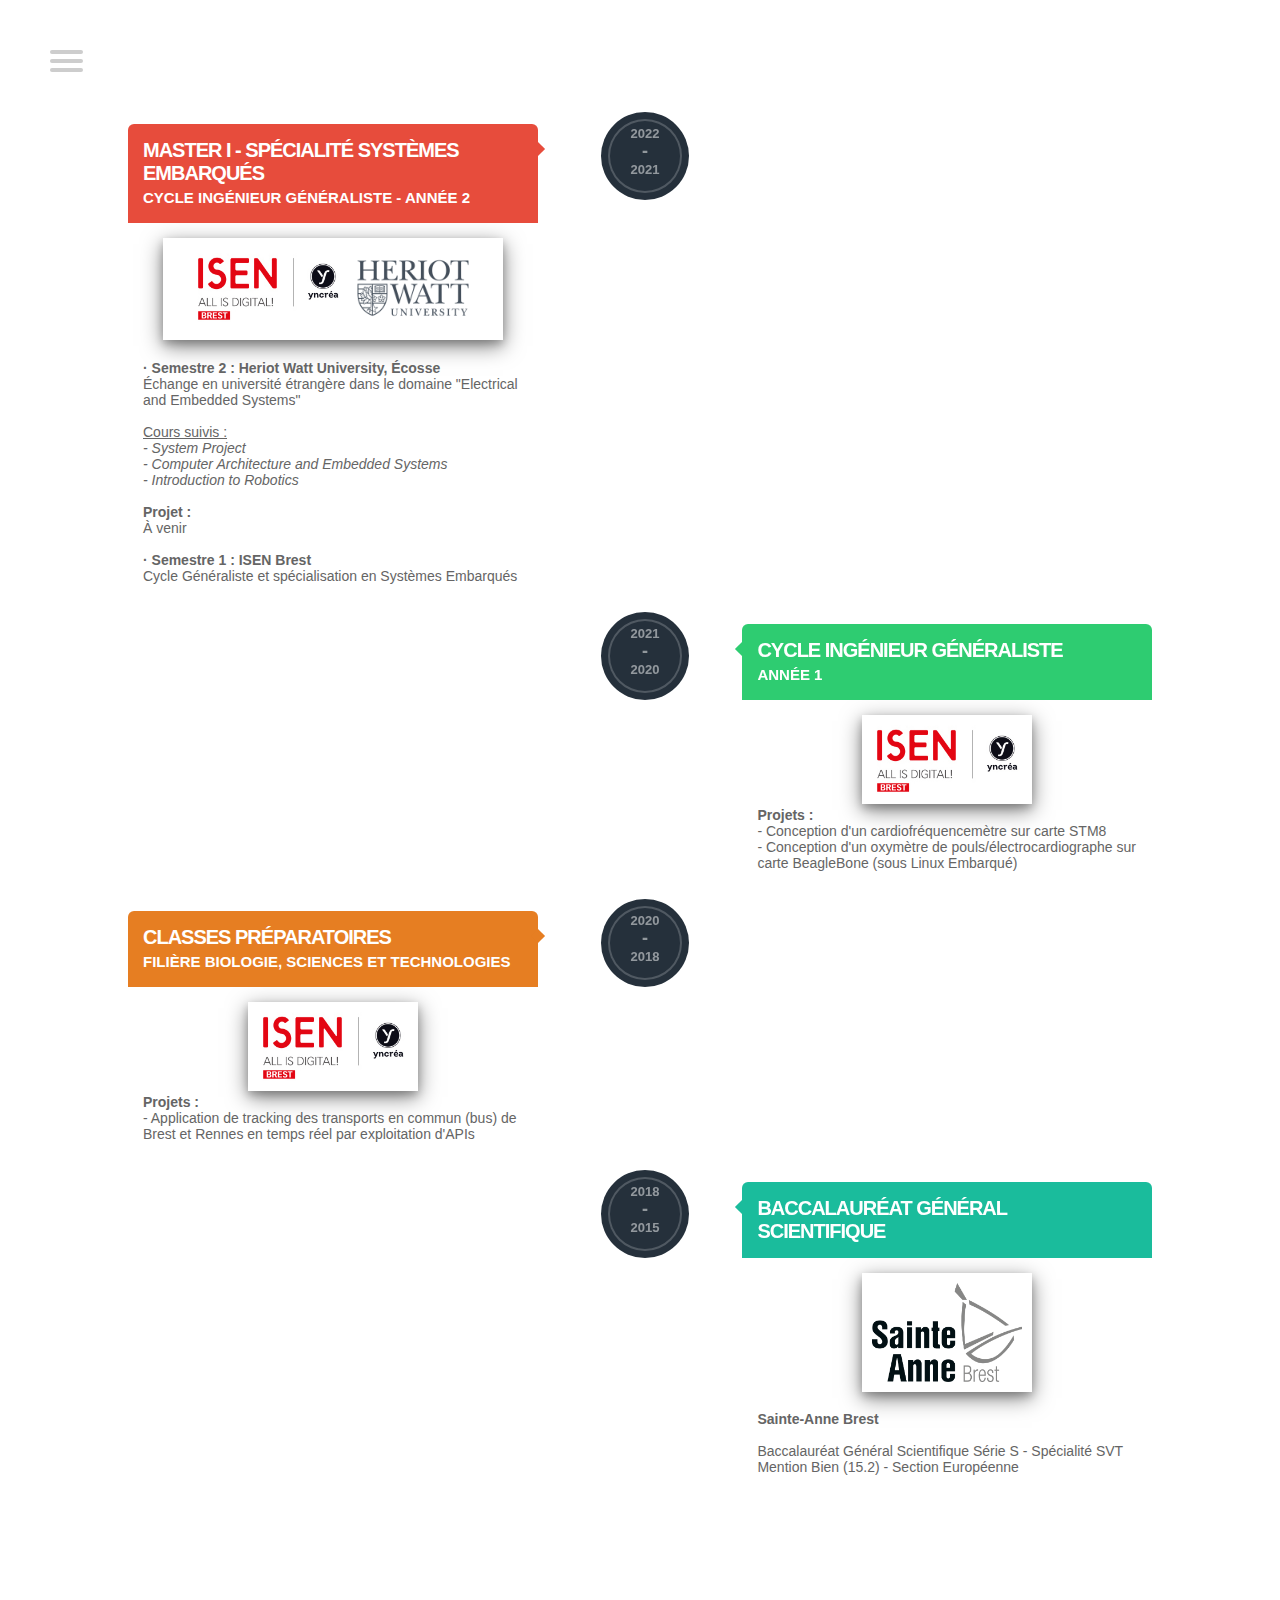
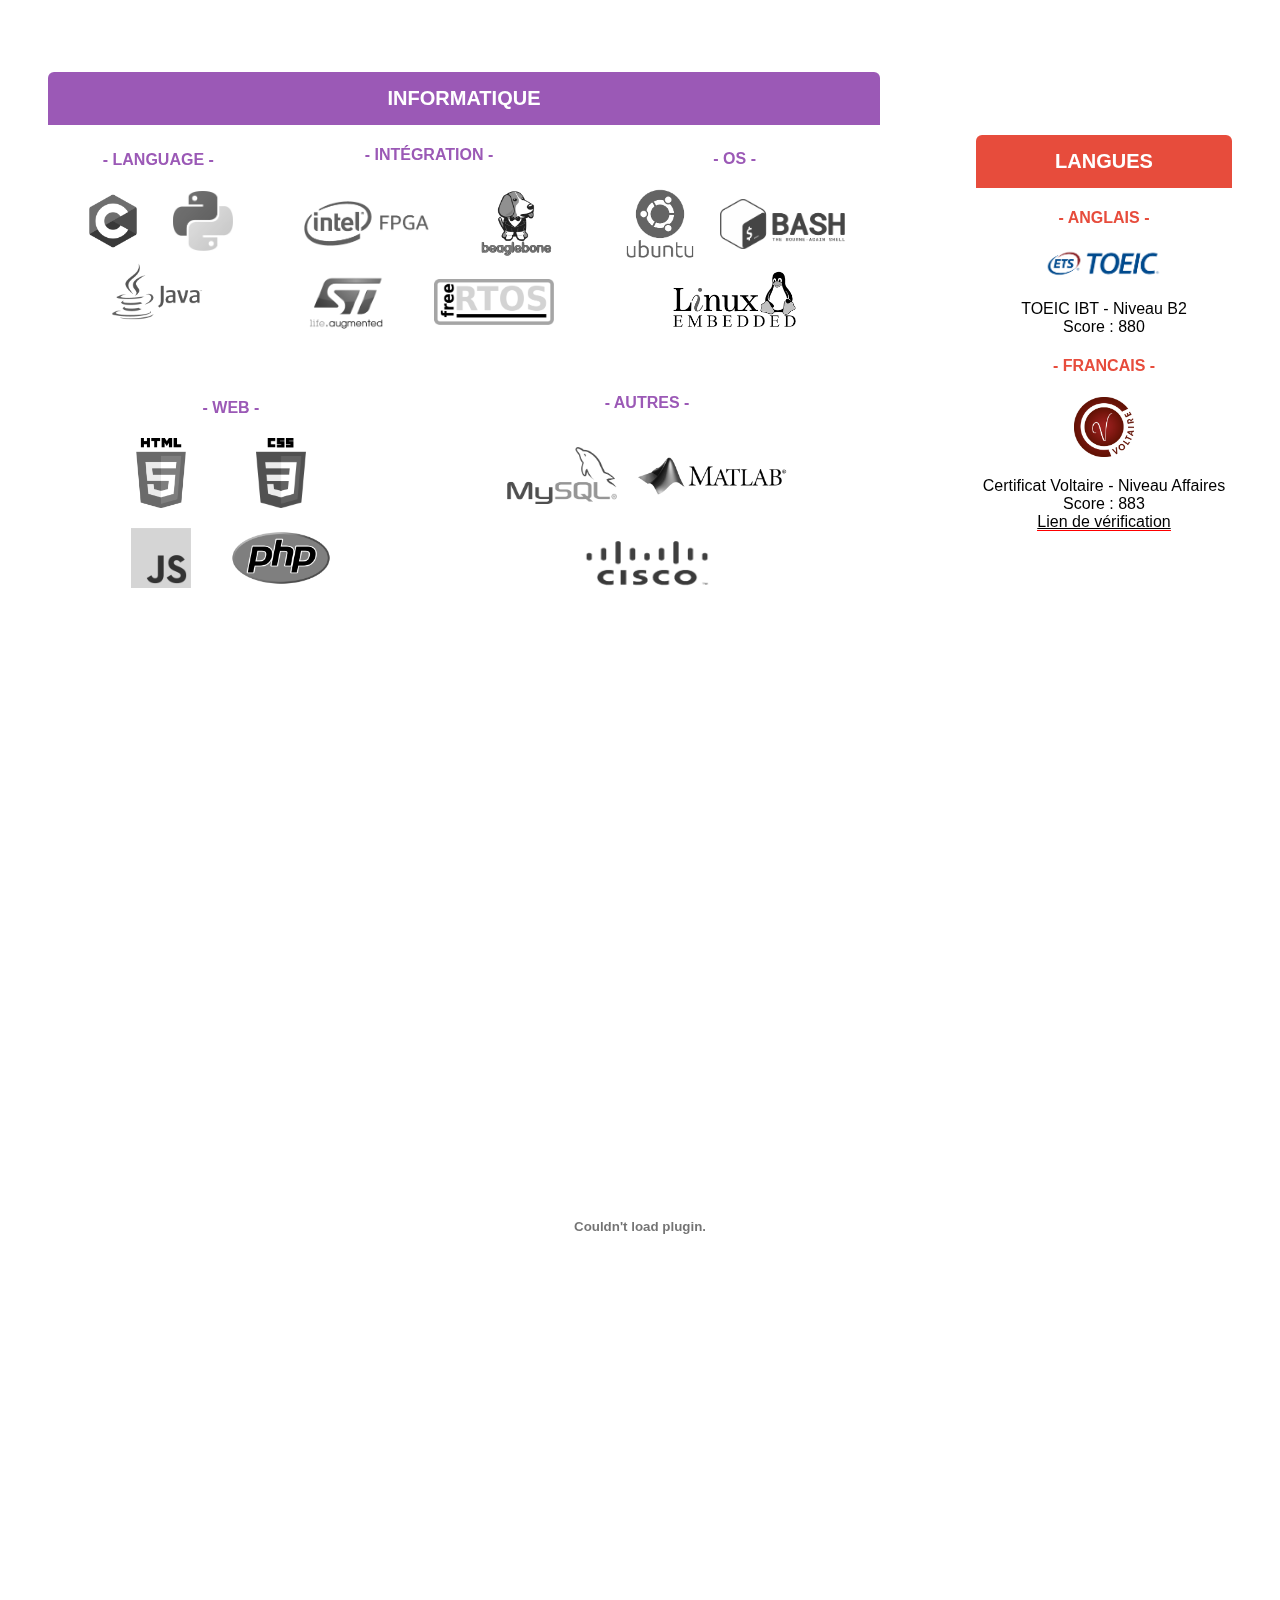
==== commit 5c9cc8cc: "v4.4" ====
--- a/cv.html
+++ b/cv.html
@@ -114,8 +114,11 @@
                       </span>
                       <h2>Baccalauréat Général Scientifique</h2>
                       <p>
-                      <b>Sainte-Anne Brest<br><br></b>
-                    Lorem ipsum dolor sit amet, consectetur adipiscing elit. Aenean quis rutrum nunc, eget dictum massa. Nam faucibus felis nec augue adipiscing, eget commodo libero mattis.</p>
+                        <span class="solo-image-timeline">
+                          <a href="https://isen-brest.fr/"><img src="img/sainte_anne.png" class="solo-isen"></a>
+                      </span>
+                      <br>
+                      <b>Sainte-Anne Brest<br><br></b>Baccalauréat Général Scientifique Série S - Spécialité SVT<br>Mention Bien (15.2) - Section Européenne</p>
                     </div>
                   </article>
                 </section>
@@ -217,9 +220,12 @@
             </div> <!-- Fin Compétences -->
 
             <div class="cv">
-                <div style="width:808px; display: inline-flex; height: 565px;">
-                    <embed src="img/cv_POTMartin.pdf#toolbar=0" width=404 height=100% type='application/pdf'/>
-                    <div class="wrapper" style="padding-top: 260px; width: 30%; padding-left: 20%;">
+              <span class="section-title-timeline"><h4>MON CV</h4></span>
+              <div style="width:560px; display: inline-flex; padding-bottom: 50px; margin-top: 20px;">
+                  
+                  <embed src="img/cv_POTMartin.pdf#toolbar=0&navpanes=0" type="application/pdf" width="100%" height="790px" />
+
+                    <!-- <div class="wrapper" style="padding-top: 260px; width: 30%; padding-left: 20%;">
                         <div class="icon download">
                             <div class="tooltip">Télécharger</div>
                                 <span><img src="img/dl.png" alt="Download" class="imgDownload"></i></span>
@@ -230,7 +236,7 @@
                                 <span><img src="img/share.png" alt="Download" class="imgShare"></i></span>
                         </div>
                     </div>
-                </div>
+                </div> -->
             </div> <!-- Fin class cv -->
 
         </div> <!-- Blurred -->
--- a/css/cv-timeline.css
+++ b/css/cv-timeline.css
@@ -7,11 +7,19 @@
 .section-title-timeline h2{
     width: 15%; 
     margin: auto;
-  
 
     border-top: 2px solid white;
     border-bottom: 2px solid white;
     padding: 10px 0 10px 0;
+}
+
+.section-title-timeline h4{
+  width: 15%; 
+  margin: auto;
+
+  border-top: 2px solid white;
+  border-bottom: 2px solid white;
+  padding: 10px 0 10px 0;
 }
 
 .sous-titre-timeline{
@@ -153,8 +161,8 @@
   position: absolute;
   top: 20px;
   right: -5px;
-    width: 10px; 
-    height: 10px;
+  width: 10px; 
+  height: 10px;
   -webkit-transform: rotate(-45deg);
 }
 section#timeline article div.inner p {
